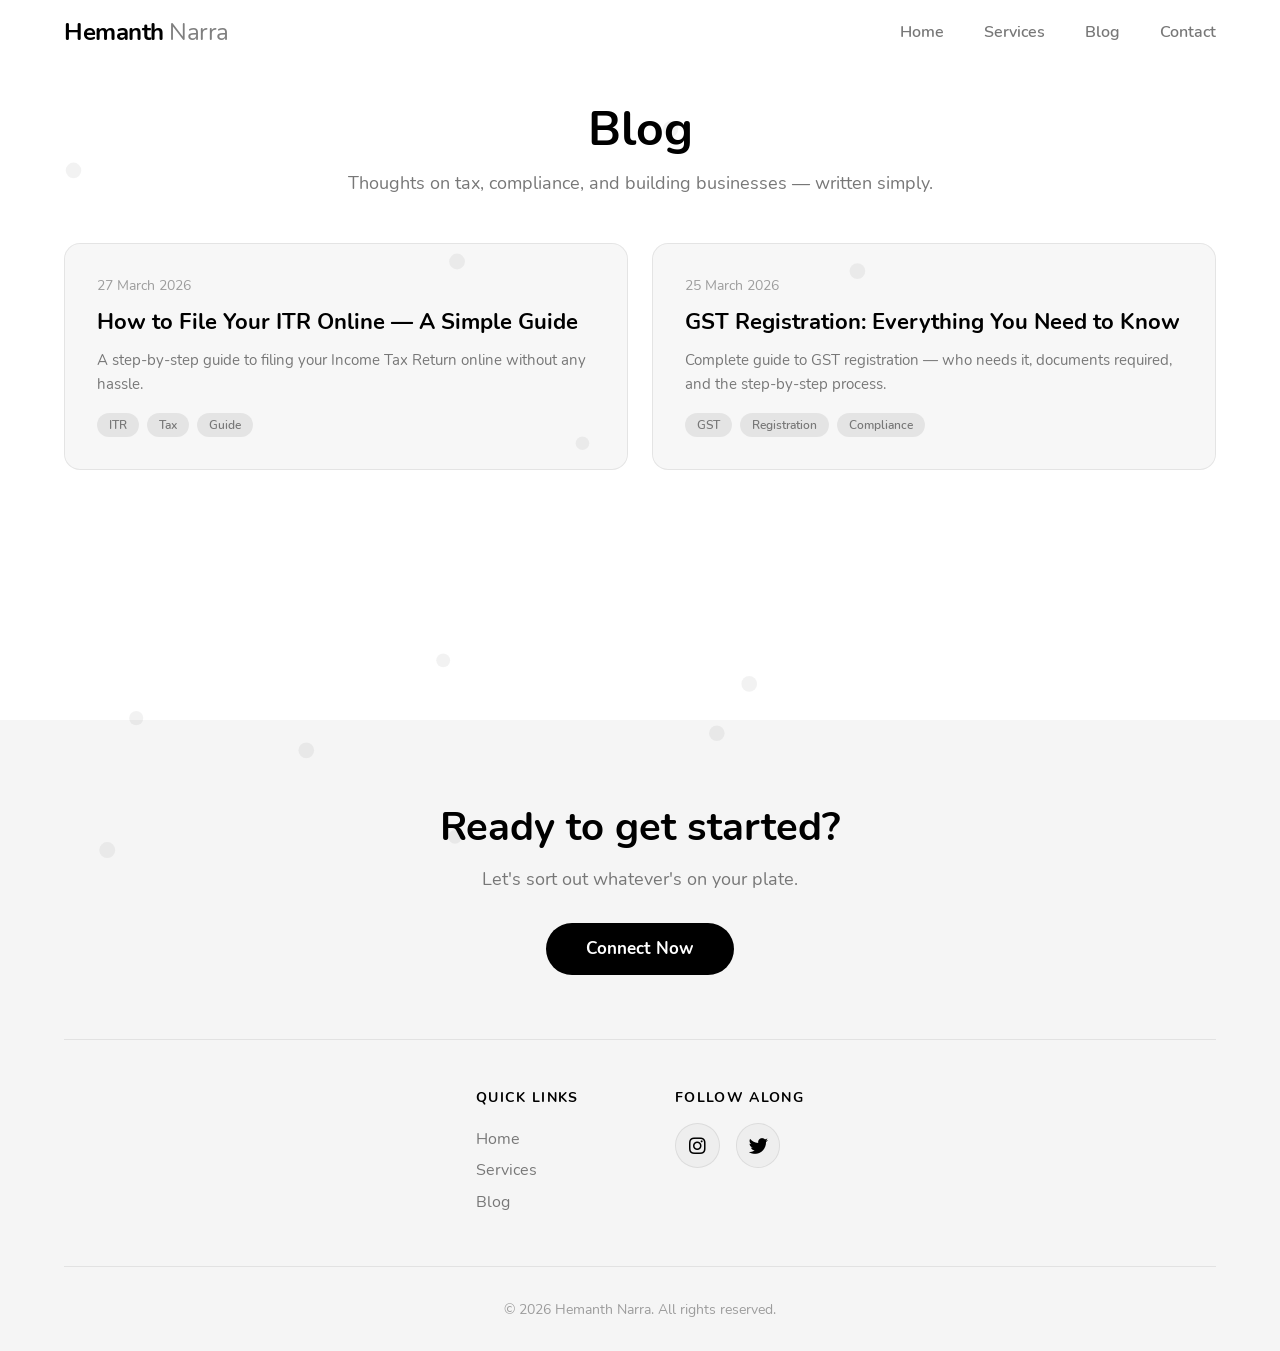
==== blog/index.html @ 660c76ed "feat: add client-side markdown blog system with listing, post viewer, and 2 sample posts" ====
<!DOCTYPE html>
<html lang="en">
<head>
	<meta charset="utf-8">
	<meta name="viewport" content="width=device-width, initial-scale=1">
	<title>Blog — Hemanth Narra</title>
	<meta name="description" content="Easy-to-digest articles about tax, compliance, business, and personal finance by Hemanth Kumar Narra.">
	<meta name="keywords" content="Tax Blog, GST Guide, ITR Filing Tips, Business Advisory Blog, Compliance Articles, Hemanth Narra">
	<meta property="og:url" content="https://hemanthnarra.in/blog/">
	<meta property="og:type" content="website">
	<meta property="og:title" content="Blog — Hemanth Narra">
	<meta property="og:description" content="Easy-to-digest articles about tax, compliance, business, and personal finance.">
	<link rel="stylesheet" type="text/css" href="../fonts/css/nunito.css">
	<link rel="stylesheet" type="text/css" href="../fonts/css/fontawesome.min.css">
	<link rel="stylesheet" type="text/css" href="../css/style.css">
	<link rel="stylesheet" type="text/css" href="blog.css">
	<link rel="icon" href="../fonts/circle_h_icon_199375.ico" type="image/x-icon">
</head>
<body>

<canvas id="bg"></canvas>

<!-- Navigation -->
<nav id="navbar" class="navbar scrolled">
	<div class="nav-inner">
		<a href="../index.html" class="nav-logo">Hemanth<span> Narra</span></a>
		<div class="nav-links">
			<a href="../index.html">Home</a>
			<a href="../index.html#services">Services</a>
			<a href="index.html">Blog</a>
			<a href="../index.html#contact">Contact</a>
		</div>
		<button class="nav-menu-btn" aria-label="Toggle menu">
			<i class="fas fa-bars"></i>
		</button>
	</div>
</nav>

<!-- Blog Listing -->
<section class="blog-section">
	<div class="blog-inner">
		<div class="blog-header">
			<h1>Blog</h1>
			<p>Thoughts on tax, compliance, and building businesses — written simply.</p>
		</div>

		<div id="posts-grid" class="posts-grid">
			<div class="loading">Loading posts...</div>
		</div>
	</div>
</section>

<!-- Footer -->
<footer id="contact" class="site-footer">
	<div class="footer-inner">
		<div class="footer-cta">
			<h2>Ready to get started?</h2>
			<p>Let's sort out whatever's on your plate.</p>
			<a href="https://forms.gle/b6mmNs5mysbTqsaD6" target="_blank" class="footer-btn">Connect Now</a>
		</div>
		<div class="footer-links">
			<div class="footer-col">
				<h4>Quick Links</h4>
				<a href="../index.html">Home</a>
				<a href="../index.html#services">Services</a>
				<a href="index.html">Blog</a>
			</div>
			<div class="footer-col">
				<h4>Follow Along</h4>
				<div class="social-links">
					<a href="https://www.instagram.com/hemanthnarrax/" target="_blank" aria-label="Instagram">
						<i class="fab fa-instagram"></i>
					</a>
					<a href="https://x.com/HemanthnarraX" target="_blank" aria-label="X (Twitter)">
						<i class="fab fa-twitter"></i>
					</a>
				</div>
			</div>
		</div>
		<div class="footer-bottom">
			<p>&copy; 2026 Hemanth Narra. All rights reserved.</p>
		</div>
	</div>
</footer>

<script src="blog.js"></script>
</body>
</html>
---- fonts/css/nunito.css ----
/*! Generated by Font Squirrel (https://www.fontsquirrel.com) on January 31, 2022 */

@font-face {
    font-family: 'Nunito';
    src: url('../webfonts/nunito-regular.woff2') format('woff2'),
         url('../webfonts/nunito-regular.woff') format('woff');
    font-weight: 400;
    font-style: normal;
}

@font-face {
    font-family: 'Nunito';
    src: url('../webfonts/nunito-semibold.woff2') format('woff2'),
         url('../webfonts/nunito-semibold.woff') format('woff');
    font-weight: 600;
    font-style: normal;
}

@font-face {
    font-family: 'Nunito';
    src: url('../webfonts/nunito-bold.woff2') format('woff2'),
         url('../webfonts/nunito-bold.woff') format('woff');
    font-weight: 700;
    font-style: normal;
}
---- css/style.css ----
*, *:before, *:after {
  box-sizing: border-box;
}

html {
  overflow-x: hidden;
  scroll-behavior: smooth;
}

body {
  margin: 0;
  font-family: "Nunito", sans-serif;
  background: var(--bgColor);
  --liteColor: white;
  --liteText: #777;
  --darkColor: black;
  --darkText: #aaa;
  --mintColor: #c7fcee;
  --mintText: #5f8c80;
  --purpColor: #cfc7fc;
  --purpText: #7166af;
  --yellColor: #fcfcbf;
  --yellText: #8c8c5f;
  --pinkColor: #fca9d6;
  --pinkText: #7f556c;
  --blueColor: #ade3ff;
  --blueText: #46748c;
  /* Redesign tokens */
  --cardBg: rgba(255,255,255,0.06);
  --cardBorder: rgba(0,0,0,0.08);
  --cardHover: rgba(0,0,0,0.03);
  --sectionBg: transparent;
  --footerBg: rgba(0,0,0,0.05);
  --accentGradient: linear-gradient(135deg, var(--boldColor), var(--textColor));
}
@media (prefers-color-scheme: light) {
  body {
    --bgColor: white;
    --textColor: #777;
    --iconColor: black;
    --boldColor: black;
    --cardBg: rgba(0,0,0,0.03);
    --cardBorder: rgba(0,0,0,0.08);
    --cardHover: rgba(0,0,0,0.06);
    --footerBg: rgba(0,0,0,0.04);
  }
}
@media (prefers-color-scheme: dark) {
  body {
    --bgColor: black;
    --iconColor: white;
    --textColor: #aaa;
    --boldColor: white;
    --cardBg: rgba(255,255,255,0.05);
    --cardBorder: rgba(255,255,255,0.1);
    --cardHover: rgba(255,255,255,0.08);
    --footerBg: rgba(255,255,255,0.04);
  }
}
body.lite-mode {
  --bgColor: white;
  --textColor: #777;
  --iconColor: black;
  --boldColor: black;
  --cardBg: rgba(0,0,0,0.03);
  --cardBorder: rgba(0,0,0,0.08);
  --cardHover: rgba(0,0,0,0.06);
  --footerBg: rgba(0,0,0,0.04);
}
body.dark-mode {
  --bgColor: black;
  --iconColor: white;
  --textColor: #aaa;
  --boldColor: white;
  --cardBg: rgba(255,255,255,0.05);
  --cardBorder: rgba(255,255,255,0.1);
  --cardHover: rgba(255,255,255,0.08);
  --footerBg: rgba(255,255,255,0.04);
}
body.mint-mode {
  --bgColor: #c7fcee;
  --iconColor: #486b61;
  --textColor: #5f8c80;
  --boldColor: #10352b;
  --cardBg: rgba(16,53,43,0.06);
  --cardBorder: rgba(16,53,43,0.12);
  --cardHover: rgba(16,53,43,0.1);
  --footerBg: rgba(16,53,43,0.06);
}
body.purp-mode {
  --bgColor: #cfc7fc;
  --iconColor: #5a518c;
  --textColor: #7166af;
  --boldColor: #312c4c;
  --cardBg: rgba(49,44,76,0.06);
  --cardBorder: rgba(49,44,76,0.12);
  --cardHover: rgba(49,44,76,0.1);
  --footerBg: rgba(49,44,76,0.06);
}
body.yell-mode {
  --bgColor: #fcfcbf;
  --iconColor: #54543f;
  --textColor: #8c8c5f;
  --boldColor: #353528;
  --cardBg: rgba(53,53,40,0.06);
  --cardBorder: rgba(53,53,40,0.12);
  --cardHover: rgba(53,53,40,0.1);
  --footerBg: rgba(53,53,40,0.06);
}
body.pink-mode {
  --bgColor: #fca9d6;
  --iconColor: #54543f;
  --textColor: #6b5260;
  --boldColor: #513645;
  --cardBg: rgba(81,54,69,0.08);
  --cardBorder: rgba(81,54,69,0.15);
  --cardHover: rgba(81,54,69,0.12);
  --footerBg: rgba(81,54,69,0.06);
}
body.blue-mode {
  --bgColor: #ade3ff;
  --iconColor: #394b54;
  --textColor: #46748c;
  --boldColor: #242f35;
  --cardBg: rgba(36,47,53,0.06);
  --cardBorder: rgba(36,47,53,0.12);
  --cardHover: rgba(36,47,53,0.1);
  --footerBg: rgba(36,47,53,0.06);
}

/* ============================================
   NAVBAR 
   ============================================ */

.navbar {
  position: fixed;
  top: 0;
  left: 0;
  right: 0;
  z-index: 1000;
  padding: 0 2rem;
  transition: background 0.35s ease, box-shadow 0.35s ease, backdrop-filter 0.35s ease;
}
.navbar.scrolled {
  background: var(--bgColor);
  box-shadow: 0 1px 20px rgba(0,0,0,0.08);
  backdrop-filter: blur(20px);
  -webkit-backdrop-filter: blur(20px);
}
.nav-inner {
  max-width: 72rem;
  margin: 0 auto;
  display: flex;
  align-items: center;
  justify-content: space-between;
  height: 4rem;
}
.nav-logo {
  font-size: 1.5rem;
  font-weight: 700;
  color: var(--boldColor);
  text-decoration: none;
  letter-spacing: -0.02em;
}
.nav-logo span {
  font-weight: 400;
  opacity: 0.5;
}
.nav-links {
  display: flex;
  gap: 2.5rem;
}
.nav-links a {
  color: var(--textColor);
  text-decoration: none;
  font-size: 1rem;
  font-weight: 600;
  position: relative;
  transition: color 0.2s ease;
}
.nav-links a:hover {
  color: var(--boldColor);
}
.nav-links a::after {
  content: "";
  position: absolute;
  bottom: -0.25rem;
  left: 0;
  width: 0;
  height: 2px;
  background: var(--boldColor);
  transition: width 0.3s ease;
}
.nav-links a:hover::after {
  width: 100%;
}
.nav-menu-btn {
  display: none;
  background: none;
  border: none;
  color: var(--boldColor);
  font-size: 1.4rem;
  cursor: pointer;
  padding: 0.5rem;
}

/* ============================================
   HERO SECTION (existing, refined)
   ============================================ */

.main {
  min-height: 100vh;
  position: relative;
  z-index: 10;
  display: flex;
  justify-content: center;
  align-items: flex-start;
  flex-direction: column;
}
.main > * {
  position: relative;
}
canvas#bg {
  position: fixed;
  top: 0;
  left: 0;
  width: 100%;
  height: 100%;
  z-index: 0;
  pointer-events: none;
}
.main .text-container {
  text-align: left;
  max-width: 50rem;
  margin: auto auto auto 13vw;
}
.main h1 {
  font-size: 4rem;
  font-weight: 600;
  margin: 0 0 2rem;
  color: var(--boldColor);
}
.main h3 {
  margin: 1rem 0 0;
  font-size: 1.7rem;
  line-height: 1.4;
  font-weight: normal;
  color: var(--textColor);
}
.main em {
  color: var(--boldColor);
  font: inherit;
}
.main h3 a {
  color: var(--boldColor);
  text-decoration: none;
  border-bottom: 0.2rem solid transparent;
  white-space: nowrap;
  position: relative;
}
.main h3 a:before, .main h3 a:after {
  content: "";
  bottom: 0.4rem;
  left: 0;
  width: 100%;
  height: 0.1rem;
  background: var(--boldColor);
  position: absolute;
  opacity: 0.04;
  transition: all 0.2s ease;
}
.main h3 a:before {
  transform: scaleX(0);
  transform-origin: center left;
}
.main h3 a:after {
  opacity: 0.1;
}
.main h3 a:hover:before {
  transform: scaleX(1);
  opacity: 0.2;
}
.main h3 button {
  color: inherit;
  font: inherit;
  margin: 0;
  padding: 0;
  border: 0;
  background: none;
}

/* Scroll CTA */
.scroll-cta {
  display: inline-flex;
  align-items: center;
  gap: 0.6rem;
  margin-top: 2.5rem;
  color: var(--textColor);
  text-decoration: none;
  font-size: 1.1rem;
  font-weight: 600;
  opacity: 0.7;
  transition: opacity 0.3s ease, color 0.3s ease;
}
.scroll-cta:hover {
  opacity: 1;
  color: var(--boldColor);
}
.scroll-cta i {
  font-size: 0.85rem;
  animation: float-down 2s ease-in-out infinite;
}

@keyframes float-down {
  0%, 100% { transform: translateY(0); }
  50% { transform: translateY(5px); }
}

/* Contact methods (kept for backward compat) */
.main .contact-methods {
  display: flex;
  margin-left: -1.5rem;
  margin-top: 1rem;
}
.main .contact-methods a.contact-method {
  color: inherit;
  text-decoration: none;
  position: relative;
  overflow: visible;
  width: 4rem;
  height: 4rem;
}
.main .contact-methods a.contact-method i {
  color: var(--iconColor);
}
.main .contact-methods a.contact-method p {
  position: absolute;
  top: 90%;
  left: -100rem;
  right: -100rem;
  margin: 0 auto;
  width: max-content;
  opacity: 0;
  transition: all 0.2s ease;
  color: var(--iconColor);
  font-size: 0.85rem;
}
.main .contact-methods a.contact-method:hover p {
  opacity: 1;
}
.main .contact-methods a.contact-method:last-child p {
  left: auto;
  right: 1.5rem;
  margin: 0;
}
.main .contact-methods a.contact-method:first-child p {
  left: 1.5rem;
  right: auto;
  margin: 0;
}
.main .contact-methods i {
  width: 4rem;
  height: 4rem;
  line-height: 4rem;
  text-align: center;
  position: relative;
}
.main .contact-methods i:before {
  position: relative;
  z-index: 10;
}
.main .contact-methods i:after {
  position: absolute;
  top: 0;
  left: 0;
  right: 0;
  bottom: 0;
  margin: auto;
  width: 60%;
  height: 60%;
  border-radius: 50%;
  opacity: 0;
  transform: scale(0.7);
  content: "";
  transition: all 0.2s ease;
  background: #333;
}
.main .contact-methods i.email {
  position: relative;
  width: 4rem;
  height: 4rem;
  display: block;
}
.main .contact-methods i.email:before {
  content: "@";
  font-style: normal;
  font-weight: bold;
  top: 50%;
  left: 50%;
  transform: translate(-50%, -50%);
  width: 100%;
  height: 100%;
  position: absolute;
  text-align: center;
}

/* Color change button & dialog */
button.change-color-button {
  position: fixed;
  top: 0;
  right: 0;
  margin: 1rem;
  font: inherit;
  color: inherit;
  border: none;
  border-radius: 100rem;
  height: 3rem;
  width: 3rem;
  text-align: center;
  line-height: 3rem;
  padding: 0;
  background: var(--textColor);
  color: var(--bgColor);
  cursor: pointer;
  z-index: 2000;
}
button.change-color-button:hover {
  background: var(--boldColor);
}
dialog.change-color-dialog {
  position: fixed;
  top: 0;
  left: 0;
  right: 0;
  margin: auto;
  color: var(--bgColor);
  background: var(--textColor);
  padding: 2rem;
  border: 0;
  border-radius: 0 0 0.25rem 0.25rem;
  width: 100%;
  max-height: calc(100vh - 2rem);
  overflow: scroll;
  box-shadow: 0 0 0.25rem rgba(0, 0, 0, 0.3), 0 0.15rem 1rem rgba(0, 0, 0, 0.1);
  font-size: 1.33rem;
  opacity: 0;
  transform: translateY(-10%);
  pointer-events: none;
  transition: all 0.2s ease;
  display: block;
  z-index: 3000;
}
dialog.change-color-dialog[open] {
  opacity: 1;
  transform: translateY(0%);
  pointer-events: all;
}
dialog.change-color-dialog h4 {
  margin: 0 0 1rem;
  text-align: center;
  font-size: 1.9rem;
  font-weight: 400;
}
dialog.change-color-dialog form {
  display: flex;
  flex-wrap: wrap;
  justify-content: center;
}
dialog.change-color-dialog form input[type=button], dialog.change-color-dialog form input[type=submit] {
  font: inherit;
  color: inherit;
  padding: 0.5rem 1rem;
  border: 0;
  margin: 1rem 0.5rem 0;
  color: var(--textColor);
  background: var(--bgColor);
  border-radius: 0.25rem;
  cursor: pointer;
}
dialog.change-color-dialog form input[type=button]:hover, dialog.change-color-dialog form input[type=submit]:hover {
  color: var(--boldColor);
}
dialog.change-color-dialog .radio-buttons {
  display: flex;
  flex-wrap: wrap;
  justify-content: center;
  width: 100%;
}
dialog.change-color-dialog .radio-buttons > div {
  margin: 0.5rem 0;
}
dialog.change-color-dialog .radio-buttons > div input {
  display: none;
}
dialog.change-color-dialog .radio-buttons > div label div {
  display: inline-block;
  height: 2rem;
  width: 2rem;
  border-radius: 50%;
  margin: 0 0.25rem 0 0.75rem;
  line-height: 2rem;
  text-align: center;
  border: 0.5rem solid var(--textColor);
  background-clip: padding-box;
}
dialog.change-color-dialog .radio-buttons > div input:checked + label div {
  border: 0;
}
dialog.change-color-dialog[open] ~ button.change-color-button {
  transition: all 0.2s ease;
  opacity: 0;
  pointer-events: none;
}

/* ============================================
   SERVICES SECTION
   ============================================ */

.services-section {
  position: relative;
  z-index: 10;
  background: var(--sectionBg);
  padding: 6rem 2rem 8rem;
  min-height: 60vh;
}
.services-inner {
  max-width: 72rem;
  margin: 0 auto;
}

.section-title {
  font-size: 3rem;
  font-weight: 700;
  color: var(--boldColor);
  margin: 0 0 0.75rem;
  text-align: center;
  letter-spacing: -0.02em;
}
.section-subtitle {
  font-size: 1.25rem;
  color: var(--textColor);
  text-align: center;
  margin: 0 0 4rem;
  font-weight: 400;
}

/* Services Grid */
.services-grid {
  display: grid;
  grid-template-columns: repeat(3, 1fr);
  gap: 1.5rem;
}

/* Individual Card */
.service-card {
  background: var(--cardBg);
  border: 1px solid var(--cardBorder);
  border-radius: 1rem;
  overflow: hidden;
  transition: transform 0.3s ease, box-shadow 0.3s ease, background 0.3s ease;
  cursor: pointer;
  /* Scroll animation: start hidden */
  opacity: 0;
  transform: translateY(30px);
}
.service-card.visible {
  opacity: 1;
  transform: translateY(0);
  transition: opacity 0.6s ease, transform 0.6s ease, box-shadow 0.3s ease, background 0.3s ease;
}
.service-card:hover {
  box-shadow: 0 8px 40px rgba(0,0,0,0.08);
  background: var(--cardHover);
}

/* Card Header */
.card-header {
  padding: 2rem 2rem 1.5rem;
  position: relative;
}
.card-icon {
  font-size: 2.5rem;
  margin-bottom: 1rem;
  line-height: 1;
}
.card-title {
  font-size: 1.35rem;
  font-weight: 700;
  color: var(--boldColor);
  margin: 0 0 0.5rem;
  padding-right: 2.5rem;
  line-height: 1.3;
}
.card-tagline {
  font-size: 0.95rem;
  color: var(--textColor);
  margin: 0;
  line-height: 1.5;
}
.card-toggle {
  position: absolute;
  top: 2rem;
  right: 1.5rem;
  background: none;
  border: none;
  color: var(--textColor);
  cursor: pointer;
  width: 2rem;
  height: 2rem;
  display: flex;
  align-items: center;
  justify-content: center;
  border-radius: 50%;
  transition: transform 0.3s ease, background 0.2s ease;
  font-size: 0.9rem;
}
.card-toggle:hover {
  background: var(--cardBorder);
}
.service-card.expanded .card-toggle {
  transform: rotate(180deg);
}

/* Card Services (expandable) */
.card-services {
  max-height: 0;
  overflow: hidden;
  transition: max-height 0.45s cubic-bezier(0.4, 0, 0.2, 1), padding 0.45s cubic-bezier(0.4, 0, 0.2, 1);
  padding: 0 2rem;
}
.service-card.expanded .card-services {
  max-height: 40rem;
  padding: 0 2rem 2rem;
}
.card-services ul {
  list-style: none;
  padding: 0;
  margin: 0;
  border-top: 1px solid var(--cardBorder);
  padding-top: 1.25rem;
}
.card-services li {
  position: relative;
  padding: 0.7rem 0 0.7rem 1.5rem;
  color: var(--textColor);
  font-size: 0.95rem;
  line-height: 1.5;
}
.card-services li::before {
  content: "→";
  position: absolute;
  left: 0;
  color: var(--boldColor);
  opacity: 0.4;
  font-weight: 700;
}
.card-services li strong {
  color: var(--boldColor);
  font-weight: 600;
}

/* ============================================
   FOOTER
   ============================================ */

.site-footer {
  background: var(--footerBg);
  padding: 5rem 2rem 2rem;
  position: relative;
  z-index: 10;
}
.footer-inner {
  max-width: 72rem;
  margin: 0 auto;
}
.footer-cta {
  text-align: center;
  margin-bottom: 4rem;
}
.footer-cta h2 {
  font-size: 2.5rem;
  font-weight: 700;
  color: var(--boldColor);
  margin: 0 0 0.75rem;
}
.footer-cta p {
  font-size: 1.15rem;
  color: var(--textColor);
  margin: 0 0 2rem;
}
.footer-btn {
  display: inline-block;
  padding: 0.9rem 2.5rem;
  background: var(--boldColor);
  color: var(--bgColor);
  text-decoration: none;
  font-size: 1.05rem;
  font-weight: 700;
  border-radius: 100rem;
  transition: transform 0.2s ease, box-shadow 0.2s ease;
}
.footer-btn:hover {
  transform: translateY(-2px);
  box-shadow: 0 6px 25px rgba(0,0,0,0.12);
}

.footer-links {
  display: flex;
  justify-content: center;
  gap: 6rem;
  padding: 3rem 0;
  border-top: 1px solid var(--cardBorder);
}
.footer-col h4 {
  font-size: 0.85rem;
  font-weight: 700;
  text-transform: uppercase;
  letter-spacing: 0.1em;
  color: var(--boldColor);
  margin: 0 0 1rem;
}
.footer-col a {
  display: block;
  color: var(--textColor);
  text-decoration: none;
  font-size: 1rem;
  padding: 0.3rem 0;
  transition: color 0.2s ease;
}
.footer-col a:hover {
  color: var(--boldColor);
}

/* Social Links */
.social-links {
  display: flex;
  gap: 1rem;
}
.social-links a {
  display: inline-flex;
  align-items: center;
  justify-content: center;
  width: 2.8rem;
  height: 2.8rem;
  border-radius: 50%;
  background: var(--cardBg);
  border: 1px solid var(--cardBorder);
  color: var(--boldColor);
  text-decoration: none;
  font-size: 1.2rem;
  transition: transform 0.2s ease, background 0.2s ease;
}
.social-links a:hover {
  transform: scale(1.1);
  background: var(--cardHover);
}

.footer-bottom {
  text-align: center;
  padding-top: 2rem;
  border-top: 1px solid var(--cardBorder);
}
.footer-bottom p {
  color: var(--textColor);
  font-size: 0.9rem;
  opacity: 0.7;
  margin: 0;
}

/* ============================================
   CLAPPER (existing)
   ============================================ */

.clapper {
  position: fixed;
  bottom: 0;
  left: 0;
  width: 100%;
  height: 10rem;
  line-height: 10rem;
  text-align: center;
  z-index: 100000;
  font-size: 5rem;
  pointer-events: none;
  transition: none;
  opacity: 0;
  color: var(--boldColor);
}

.clapper.clapping {
  animation: clap 1s ease-in-out;
}

@keyframes clap {
  0% { opacity: 1; }
  49% { opacity: 0; }
  51% { opacity: 1; }
  100% { opacity: 0; }
}

/* ============================================
   RESPONSIVE
   ============================================ */

@media (max-width: 69rem), (orientation: portrait) {
  .main > .text-container {
    margin: auto;
    padding: 2rem;
  }
}

@media (max-width: 64rem) {
  .services-grid {
    grid-template-columns: repeat(2, 1fr);
  }
}

@media (max-width: 48rem) {
  /* Navbar mobile */
  .nav-links {
    position: fixed;
    top: 4rem;
    left: 0;
    right: 0;
    background: var(--bgColor);
    flex-direction: column;
    align-items: center;
    gap: 0;
    padding: 1rem 0;
    box-shadow: 0 4px 20px rgba(0,0,0,0.08);
    transform: translateY(-120%);
    transition: transform 0.35s ease;
  }
  .nav-links.open {
    transform: translateY(0);
  }
  .nav-links a {
    padding: 0.75rem 2rem;
    width: 100%;
    text-align: center;
    font-size: 1.1rem;
  }
  .nav-links a::after {
    display: none;
  }
  .nav-menu-btn {
    display: block;
  }

  /* Services mobile */
  .services-section {
    padding: 4rem 1.25rem 5rem;
  }
  .section-title {
    font-size: 2.2rem;
  }
  .section-subtitle {
    font-size: 1.05rem;
    margin-bottom: 2.5rem;
  }
  .services-grid {
    grid-template-columns: 1fr;
    gap: 1rem;
  }
  .card-header {
    padding: 1.5rem 1.5rem 1.25rem;
  }
  .card-services {
    padding: 0 1.5rem;
  }
  .service-card.expanded .card-services {
    padding: 0 1.5rem 1.5rem;
  }
  .card-title {
    font-size: 1.2rem;
  }

  /* Footer mobile */
  .footer-cta h2 {
    font-size: 2rem;
  }
  .footer-links {
    flex-direction: column;
    gap: 2rem;
    align-items: center;
    text-align: center;
  }
}

@media (max-width: 30rem) {
  dialog.change-color-dialog br {
    display: none;
  }
  .main > .text-container h1 {
    font-size: 3rem;
  }
  .main > .text-container h3 {
    font-size: 1.5rem;
  }
  .main .contact-methods {
    justify-content: center;
    margin-top: 2rem;
  }
}

@media (prefers-reduced-motion) {
  canvas#bg {
    display: none;
  }
  .service-card {
    opacity: 1;
    transform: none;
  }
}

/*# sourceMappingURL=style.css.map */
---- blog/blog.css ----
/* ============================================
   BLOG STYLES
   Inherits all CSS variables from main style.css
   ============================================ */

/* Blog Layout */
.blog-section {
  position: relative;
  z-index: 10;
  padding: 6rem 2rem 4rem;
  min-height: 80vh;
}
.blog-inner {
  max-width: 72rem;
  margin: 0 auto;
}
.blog-header {
  text-align: center;
  margin-bottom: 3rem;
}
.blog-header h1 {
  font-size: 3rem;
  font-weight: 700;
  color: var(--boldColor);
  margin: 0 0 0.5rem;
}
.blog-header p {
  font-size: 1.15rem;
  color: var(--textColor);
  margin: 0;
}

/* Post Cards Grid */
.posts-grid {
  display: grid;
  grid-template-columns: repeat(2, 1fr);
  gap: 1.5rem;
}
.post-card {
  background: var(--cardBg);
  border: 1px solid var(--cardBorder);
  border-radius: 1rem;
  padding: 2rem;
  text-decoration: none;
  display: block;
  transition: transform 0.3s ease, box-shadow 0.3s ease, background 0.3s ease;
  opacity: 0;
  transform: translateY(20px);
}
.post-card.visible {
  opacity: 1;
  transform: translateY(0);
  transition: opacity 0.5s ease, transform 0.5s ease, box-shadow 0.3s ease, background 0.3s ease;
}
.post-card:hover {
  transform: translateY(-3px);
  box-shadow: 0 8px 40px rgba(0,0,0,0.08);
  background: var(--cardHover);
}
.post-card .post-date {
  font-size: 0.85rem;
  color: var(--textColor);
  opacity: 0.7;
  margin: 0 0 0.75rem;
}
.post-card .post-title {
  font-size: 1.4rem;
  font-weight: 700;
  color: var(--boldColor);
  margin: 0 0 0.75rem;
  line-height: 1.3;
}
.post-card .post-description {
  font-size: 0.95rem;
  color: var(--textColor);
  margin: 0 0 1rem;
  line-height: 1.6;
}
.post-card .post-tags {
  display: flex;
  gap: 0.5rem;
  flex-wrap: wrap;
}
.post-card .post-tag {
  font-size: 0.75rem;
  font-weight: 600;
  padding: 0.25rem 0.75rem;
  border-radius: 100rem;
  background: var(--cardBorder);
  color: var(--textColor);
}
.posts-empty {
  text-align: center;
  padding: 4rem 2rem;
  color: var(--textColor);
  font-size: 1.1rem;
}

/* ============================================
   ARTICLE / POST VIEW
   ============================================ */

.article-section {
  position: relative;
  z-index: 10;
  padding: 6rem 2rem 4rem;
  min-height: 80vh;
}
.article-inner {
  max-width: 48rem;
  margin: 0 auto;
}

/* Article Header */
.article-meta {
  margin-bottom: 2.5rem;
  padding-bottom: 2rem;
  border-bottom: 1px solid var(--cardBorder);
}
.article-meta .post-date {
  font-size: 0.9rem;
  color: var(--textColor);
  opacity: 0.7;
  margin: 0 0 0.75rem;
}
.article-meta .post-tags {
  display: flex;
  gap: 0.5rem;
  flex-wrap: wrap;
  margin-top: 1rem;
}
.article-meta .post-tag {
  font-size: 0.75rem;
  font-weight: 600;
  padding: 0.25rem 0.75rem;
  border-radius: 100rem;
  background: var(--cardBorder);
  color: var(--textColor);
}

/* Article Content Typography */
.article-content {
  color: var(--textColor);
  line-height: 1.8;
  font-size: 1.05rem;
}
.article-content h1 {
  font-size: 2.5rem;
  font-weight: 700;
  color: var(--boldColor);
  margin: 0 0 1rem;
  line-height: 1.2;
}
.article-content h2 {
  font-size: 1.75rem;
  font-weight: 700;
  color: var(--boldColor);
  margin: 3rem 0 1rem;
  line-height: 1.3;
}
.article-content h3 {
  font-size: 1.35rem;
  font-weight: 700;
  color: var(--boldColor);
  margin: 2rem 0 0.75rem;
  line-height: 1.3;
}
.article-content p {
  margin: 0 0 1.25rem;
}
.article-content a {
  color: var(--boldColor);
  text-decoration: underline;
  text-underline-offset: 0.2em;
}
.article-content a:hover {
  opacity: 0.7;
}
.article-content strong {
  color: var(--boldColor);
  font-weight: 700;
}
.article-content ul, .article-content ol {
  margin: 0 0 1.25rem;
  padding-left: 1.5rem;
}
.article-content li {
  margin-bottom: 0.5rem;
}
.article-content blockquote {
  border-left: 3px solid var(--boldColor);
  margin: 1.5rem 0;
  padding: 0.75rem 1.5rem;
  background: var(--cardBg);
  border-radius: 0 0.5rem 0.5rem 0;
}
.article-content blockquote p {
  margin: 0;
}
.article-content code {
  font-family: 'Courier New', monospace;
  background: var(--cardBg);
  padding: 0.15rem 0.4rem;
  border-radius: 0.25rem;
  font-size: 0.9em;
  color: var(--boldColor);
}
.article-content pre {
  background: var(--cardBg);
  border: 1px solid var(--cardBorder);
  border-radius: 0.5rem;
  padding: 1.25rem 1.5rem;
  overflow-x: auto;
  margin: 1.5rem 0;
}
.article-content pre code {
  background: none;
  padding: 0;
  font-size: 0.9rem;
  line-height: 1.6;
}
.article-content table {
  width: 100%;
  border-collapse: collapse;
  margin: 1.5rem 0;
}
.article-content th, .article-content td {
  text-align: left;
  padding: 0.75rem 1rem;
  border-bottom: 1px solid var(--cardBorder);
}
.article-content th {
  color: var(--boldColor);
  font-weight: 700;
}
.article-content hr {
  border: none;
  border-top: 1px solid var(--cardBorder);
  margin: 2.5rem 0;
}
.article-content img {
  max-width: 100%;
  border-radius: 0.5rem;
  margin: 1.5rem 0;
}

/* Back to blog link */
.back-link {
  display: inline-flex;
  align-items: center;
  gap: 0.5rem;
  color: var(--textColor);
  text-decoration: none;
  font-size: 0.95rem;
  font-weight: 600;
  margin-bottom: 2rem;
  transition: color 0.2s ease;
}
.back-link:hover {
  color: var(--boldColor);
}

/* Loading state */
.loading {
  text-align: center;
  padding: 4rem;
  color: var(--textColor);
  font-size: 1.1rem;
}

/* ============================================
   RESPONSIVE
   ============================================ */

@media (max-width: 48rem) {
  .blog-section {
    padding: 5rem 1.25rem 3rem;
  }
  .blog-header h1 {
    font-size: 2.2rem;
  }
  .posts-grid {
    grid-template-columns: 1fr;
  }
  .article-section {
    padding: 5rem 1.25rem 3rem;
  }
  .article-content h1 {
    font-size: 2rem;
  }
  .article-content h2 {
    font-size: 1.5rem;
  }
}

@media (prefers-reduced-motion) {
  .post-card {
    opacity: 1;
    transform: none;
  }
}
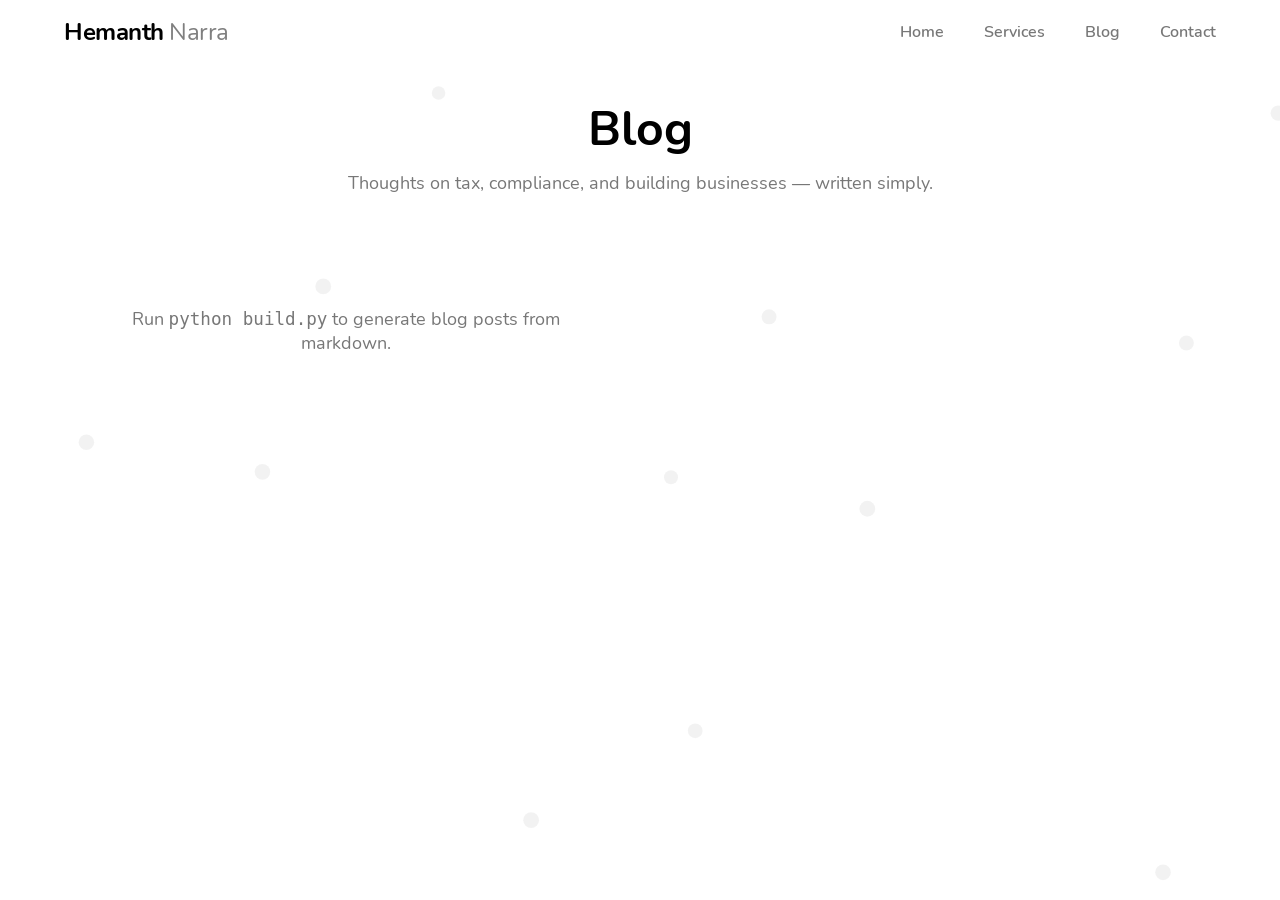
==== commit ec11ce91: "refactor: replace JS blog engine with Python build script for static HTML generation" ====
--- a/blog/index.html
+++ b/blog/index.html
@@ -1,88 +1,43 @@
 <!DOCTYPE html>
 <html lang="en">
 <head>
-	<meta charset="utf-8">
-	<meta name="viewport" content="width=device-width, initial-scale=1">
-	<title>Blog — Hemanth Narra</title>
-	<meta name="description" content="Easy-to-digest articles about tax, compliance, business, and personal finance by Hemanth Kumar Narra.">
-	<meta name="keywords" content="Tax Blog, GST Guide, ITR Filing Tips, Business Advisory Blog, Compliance Articles, Hemanth Narra">
-	<meta property="og:url" content="https://hemanthnarra.in/blog/">
-	<meta property="og:type" content="website">
-	<meta property="og:title" content="Blog — Hemanth Narra">
-	<meta property="og:description" content="Easy-to-digest articles about tax, compliance, business, and personal finance.">
-	<link rel="stylesheet" type="text/css" href="../fonts/css/nunito.css">
-	<link rel="stylesheet" type="text/css" href="../fonts/css/fontawesome.min.css">
-	<link rel="stylesheet" type="text/css" href="../css/style.css">
-	<link rel="stylesheet" type="text/css" href="blog.css">
-	<link rel="icon" href="../fonts/circle_h_icon_199375.ico" type="image/x-icon">
+    <meta charset="utf-8">
+    <meta name="viewport" content="width=device-width, initial-scale=1">
+    <title>Blog — Hemanth Narra</title>
+    <meta name="description" content="Easy-to-digest articles about tax, compliance, business, and personal finance.">
+    <link rel="stylesheet" type="text/css" href="../fonts/css/nunito.css">
+    <link rel="stylesheet" type="text/css" href="../fonts/css/fontawesome.min.css">
+    <link rel="stylesheet" type="text/css" href="../css/style.css">
+    <link rel="stylesheet" type="text/css" href="blog.css">
+    <link rel="icon" href="../fonts/circle_h_icon_199375.ico" type="image/x-icon">
 </head>
 <body>
-
 <canvas id="bg"></canvas>
-
-<!-- Navigation -->
 <nav id="navbar" class="navbar scrolled">
-	<div class="nav-inner">
-		<a href="../index.html" class="nav-logo">Hemanth<span> Narra</span></a>
-		<div class="nav-links">
-			<a href="../index.html">Home</a>
-			<a href="../index.html#services">Services</a>
-			<a href="index.html">Blog</a>
-			<a href="../index.html#contact">Contact</a>
-		</div>
-		<button class="nav-menu-btn" aria-label="Toggle menu">
-			<i class="fas fa-bars"></i>
-		</button>
-	</div>
+    <div class="nav-inner">
+        <a href="../index.html" class="nav-logo">Hemanth<span> Narra</span></a>
+        <div class="nav-links">
+            <a href="../index.html">Home</a>
+            <a href="../index.html#services">Services</a>
+            <a href="index.html">Blog</a>
+            <a href="../index.html#contact">Contact</a>
+        </div>
+        <button class="nav-menu-btn" aria-label="Toggle menu">
+            <i class="fas fa-bars"></i>
+        </button>
+    </div>
 </nav>
-
-<!-- Blog Listing -->
 <section class="blog-section">
-	<div class="blog-inner">
-		<div class="blog-header">
-			<h1>Blog</h1>
-			<p>Thoughts on tax, compliance, and building businesses — written simply.</p>
-		</div>
-
-		<div id="posts-grid" class="posts-grid">
-			<div class="loading">Loading posts...</div>
-		</div>
-	</div>
+    <div class="blog-inner">
+        <div class="blog-header">
+            <h1>Blog</h1>
+            <p>Thoughts on tax, compliance, and building businesses — written simply.</p>
+        </div>
+        <div class="posts-grid">
+            <div class="posts-empty">Run <code>python build.py</code> to generate blog posts from markdown.</div>
+        </div>
+    </div>
 </section>
-
-<!-- Footer -->
-<footer id="contact" class="site-footer">
-	<div class="footer-inner">
-		<div class="footer-cta">
-			<h2>Ready to get started?</h2>
-			<p>Let's sort out whatever's on your plate.</p>
-			<a href="https://forms.gle/b6mmNs5mysbTqsaD6" target="_blank" class="footer-btn">Connect Now</a>
-		</div>
-		<div class="footer-links">
-			<div class="footer-col">
-				<h4>Quick Links</h4>
-				<a href="../index.html">Home</a>
-				<a href="../index.html#services">Services</a>
-				<a href="index.html">Blog</a>
-			</div>
-			<div class="footer-col">
-				<h4>Follow Along</h4>
-				<div class="social-links">
-					<a href="https://www.instagram.com/hemanthnarrax/" target="_blank" aria-label="Instagram">
-						<i class="fab fa-instagram"></i>
-					</a>
-					<a href="https://x.com/HemanthnarraX" target="_blank" aria-label="X (Twitter)">
-						<i class="fab fa-twitter"></i>
-					</a>
-				</div>
-			</div>
-		</div>
-		<div class="footer-bottom">
-			<p>&copy; 2026 Hemanth Narra. All rights reserved.</p>
-		</div>
-	</div>
-</footer>
-
 <script src="blog.js"></script>
 </body>
 </html>
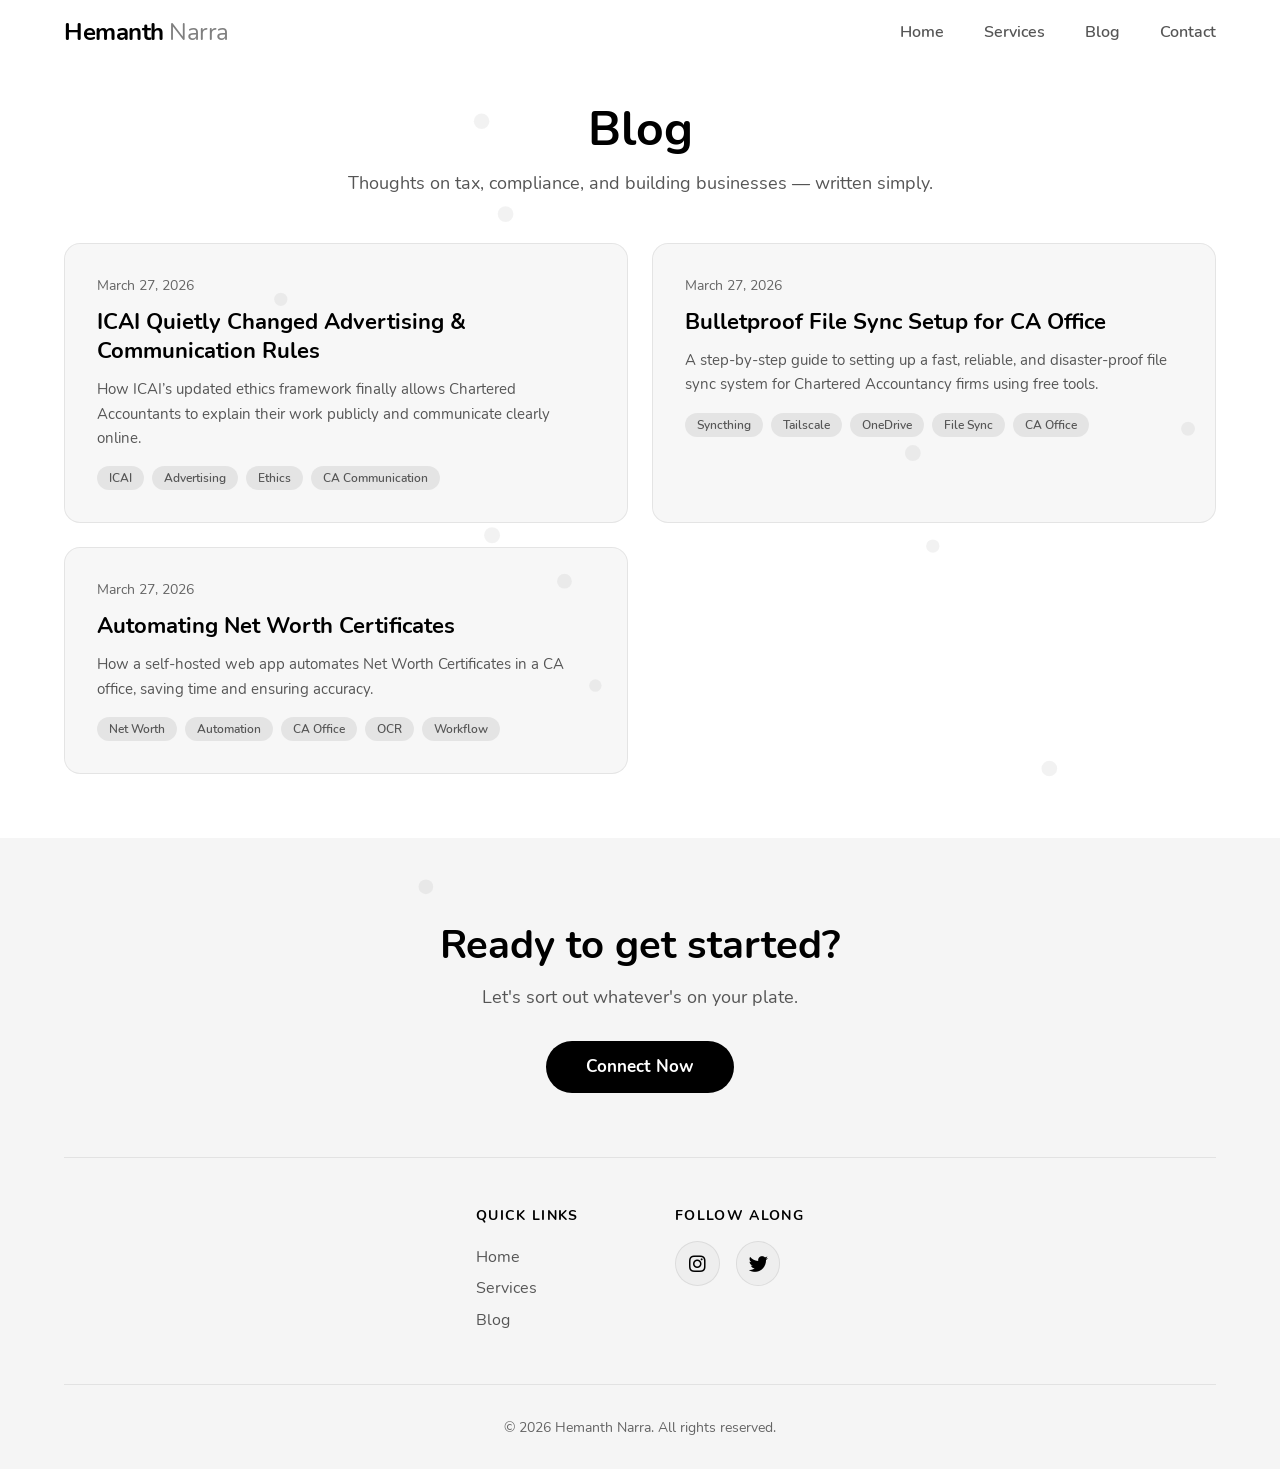
==== commit 0cc46af9: "feat: add blog system with automated markdown build script and docker support" ====
--- a/blog/index.html
+++ b/blog/index.html
@@ -5,39 +5,115 @@
     <meta name="viewport" content="width=device-width, initial-scale=1">
     <title>Blog — Hemanth Narra</title>
     <meta name="description" content="Easy-to-digest articles about tax, compliance, business, and personal finance.">
+    <link rel="canonical" href="https://hemanthnarra.in/blog/">
+    <meta property="og:url" content="https://hemanthnarra.in/blog/">
+    <meta property="og:type" content="website">
+    <meta property="og:title" content="Blog — Hemanth Narra">
+    <meta property="og:description" content="Easy-to-digest articles about tax, compliance, business, and personal finance.">
+    <meta name="twitter:card" content="summary">
+    <meta name="twitter:site" content="@CAHemanthnarra">
+    <meta name="twitter:creator" content="@CAHemanthnarra">
+    <meta name="twitter:title" content="Blog — Hemanth Narra">
+    <meta name="twitter:description" content="Easy-to-digest articles about tax, compliance, business, and personal finance.">
     <link rel="stylesheet" type="text/css" href="../fonts/css/nunito.css">
     <link rel="stylesheet" type="text/css" href="../fonts/css/fontawesome.min.css">
     <link rel="stylesheet" type="text/css" href="../css/style.css">
     <link rel="stylesheet" type="text/css" href="blog.css">
     <link rel="icon" href="../fonts/circle_h_icon_199375.ico" type="image/x-icon">
+    <script>
+        (function() {
+            try {
+                var mode = localStorage.getItem('color-mode');
+                if (mode) document.documentElement.className = mode;
+            } catch (e) {}
+        })();
+    </script>
 </head>
 <body>
-<canvas id="bg"></canvas>
+
+<canvas id="bg" aria-hidden="true"></canvas>
+
 <nav id="navbar" class="navbar scrolled">
     <div class="nav-inner">
         <a href="../index.html" class="nav-logo">Hemanth<span> Narra</span></a>
-        <div class="nav-links">
+        <div id="nav-links" class="nav-links">
             <a href="../index.html">Home</a>
             <a href="../index.html#services">Services</a>
             <a href="index.html">Blog</a>
             <a href="../index.html#contact">Contact</a>
         </div>
-        <button class="nav-menu-btn" aria-label="Toggle menu">
+        <button class="nav-menu-btn" aria-label="Toggle menu" aria-expanded="false" aria-controls="nav-links">
             <i class="fas fa-bars"></i>
         </button>
     </div>
 </nav>
+
 <section class="blog-section">
     <div class="blog-inner">
         <div class="blog-header">
             <h1>Blog</h1>
             <p>Thoughts on tax, compliance, and building businesses — written simply.</p>
         </div>
+
         <div class="posts-grid">
-            <div class="posts-empty">Run <code>python build.py</code> to generate blog posts from markdown.</div>
+            
+        <a href="icai-quietly-changed-advertising.html" class="post-card visible">
+            <div class="post-date">March 27, 2026</div>
+            <div class="post-title">ICAI Quietly Changed Advertising &amp; Communication Rules</div>
+            <div class="post-description">How ICAI’s updated ethics framework finally allows Chartered Accountants to explain their work publicly and communicate clearly online.</div>
+            <div class="post-tags"><span class="post-tag">ICAI</span><span class="post-tag">Advertising</span><span class="post-tag">Ethics</span><span class="post-tag">CA Communication</span></div>
+        </a>
+
+        <a href="bulletproof-file-sync-setup-for-ca-office.html" class="post-card visible">
+            <div class="post-date">March 27, 2026</div>
+            <div class="post-title">Bulletproof File Sync Setup for CA Office</div>
+            <div class="post-description">A step-by-step guide to setting up a fast, reliable, and disaster-proof file sync system for Chartered Accountancy firms using free tools.</div>
+            <div class="post-tags"><span class="post-tag">Syncthing</span><span class="post-tag">Tailscale</span><span class="post-tag">OneDrive</span><span class="post-tag">File Sync</span><span class="post-tag">CA Office</span></div>
+        </a>
+
+        <a href="automating-net-worth-certificates.html" class="post-card visible">
+            <div class="post-date">March 27, 2026</div>
+            <div class="post-title">Automating Net Worth Certificates</div>
+            <div class="post-description">How a self-hosted web app automates Net Worth Certificates in a CA office, saving time and ensuring accuracy.</div>
+            <div class="post-tags"><span class="post-tag">Net Worth</span><span class="post-tag">Automation</span><span class="post-tag">CA Office</span><span class="post-tag">OCR</span><span class="post-tag">Workflow</span></div>
+        </a>
+
         </div>
     </div>
 </section>
+
+<footer id="contact" class="site-footer">
+    <div class="footer-inner">
+        <div class="footer-cta">
+            <h2>Ready to get started?</h2>
+            <p>Let's sort out whatever's on your plate.</p>
+            <a href="https://forms.gle/b6mmNs5mysbTqsaD6" target="_blank" rel="noopener noreferrer" class="footer-btn">Connect Now</a>
+        </div>
+        <div class="footer-links">
+            <div class="footer-col">
+                <h4>Quick Links</h4>
+                <a href="../index.html">Home</a>
+                <a href="../index.html#services">Services</a>
+                <a href="index.html">Blog</a>
+            </div>
+            <div class="footer-col">
+                <h4>Follow Along</h4>
+                <div class="social-links">
+                    <a href="https://www.instagram.com/hemanthnarrax/" target="_blank" rel="noopener noreferrer" aria-label="Instagram">
+                        <i class="fab fa-instagram"></i>
+                    </a>
+                    <a href="https://x.com/CAHemanthnarra" target="_blank" rel="noopener noreferrer" aria-label="X (Twitter)">
+                        <i class="fab fa-twitter"></i>
+                    </a>
+                </div>
+            </div>
+        </div>
+        <div class="footer-bottom">
+            <p>&copy; 2026 Hemanth Narra. All rights reserved.</p>
+        </div>
+    </div>
+</footer>
+
 <script src="blog.js"></script>
 </body>
 </html>
--- a/css/style.css
+++ b/css/style.css
@@ -12,31 +12,30 @@
   font-family: "Nunito", sans-serif;
   background: var(--bgColor);
   --liteColor: white;
-  --liteText: #777;
+  --liteText: #555555;
   --darkColor: black;
   --darkText: #aaa;
   --mintColor: #c7fcee;
-  --mintText: #5f8c80;
+  --mintText: #26594d;
   --purpColor: #cfc7fc;
-  --purpText: #7166af;
+  --purpText: #3e3570;
   --yellColor: #fcfcbf;
-  --yellText: #8c8c5f;
+  --yellText: #4e4e2a;
   --pinkColor: #fca9d6;
-  --pinkText: #7f556c;
+  --pinkText: #432938;
   --blueColor: #ade3ff;
-  --blueText: #46748c;
+  --blueText: #1d4d63;
   /* Redesign tokens */
   --cardBg: rgba(255,255,255,0.06);
   --cardBorder: rgba(0,0,0,0.08);
   --cardHover: rgba(0,0,0,0.03);
   --sectionBg: transparent;
   --footerBg: rgba(0,0,0,0.05);
-  --accentGradient: linear-gradient(135deg, var(--boldColor), var(--textColor));
 }
 @media (prefers-color-scheme: light) {
   body {
     --bgColor: white;
-    --textColor: #777;
+    --textColor: #555555;
     --iconColor: black;
     --boldColor: black;
     --cardBg: rgba(0,0,0,0.03);
@@ -57,9 +56,9 @@
     --footerBg: rgba(255,255,255,0.04);
   }
 }
-body.lite-mode {
+html.lite-mode, body.lite-mode {
   --bgColor: white;
-  --textColor: #777;
+  --textColor: #555555;
   --iconColor: black;
   --boldColor: black;
   --cardBg: rgba(0,0,0,0.03);
@@ -67,7 +66,7 @@
   --cardHover: rgba(0,0,0,0.06);
   --footerBg: rgba(0,0,0,0.04);
 }
-body.dark-mode {
+html.dark-mode, body.dark-mode {
   --bgColor: black;
   --iconColor: white;
   --textColor: #aaa;
@@ -77,50 +76,50 @@
   --cardHover: rgba(255,255,255,0.08);
   --footerBg: rgba(255,255,255,0.04);
 }
-body.mint-mode {
+html.mint-mode, body.mint-mode {
   --bgColor: #c7fcee;
   --iconColor: #486b61;
-  --textColor: #5f8c80;
+  --textColor: #26594d;
   --boldColor: #10352b;
   --cardBg: rgba(16,53,43,0.06);
   --cardBorder: rgba(16,53,43,0.12);
   --cardHover: rgba(16,53,43,0.1);
   --footerBg: rgba(16,53,43,0.06);
 }
-body.purp-mode {
+html.purp-mode, body.purp-mode {
   --bgColor: #cfc7fc;
   --iconColor: #5a518c;
-  --textColor: #7166af;
+  --textColor: #3e3570;
   --boldColor: #312c4c;
   --cardBg: rgba(49,44,76,0.06);
   --cardBorder: rgba(49,44,76,0.12);
   --cardHover: rgba(49,44,76,0.1);
   --footerBg: rgba(49,44,76,0.06);
 }
-body.yell-mode {
+html.yell-mode, body.yell-mode {
   --bgColor: #fcfcbf;
   --iconColor: #54543f;
-  --textColor: #8c8c5f;
+  --textColor: #4e4e2a;
   --boldColor: #353528;
   --cardBg: rgba(53,53,40,0.06);
   --cardBorder: rgba(53,53,40,0.12);
   --cardHover: rgba(53,53,40,0.1);
   --footerBg: rgba(53,53,40,0.06);
 }
-body.pink-mode {
+html.pink-mode, body.pink-mode {
   --bgColor: #fca9d6;
   --iconColor: #54543f;
-  --textColor: #6b5260;
+  --textColor: #432938;
   --boldColor: #513645;
   --cardBg: rgba(81,54,69,0.08);
   --cardBorder: rgba(81,54,69,0.15);
   --cardHover: rgba(81,54,69,0.12);
   --footerBg: rgba(81,54,69,0.06);
 }
-body.blue-mode {
+html.blue-mode, body.blue-mode {
   --bgColor: #ade3ff;
   --iconColor: #394b54;
-  --textColor: #46748c;
+  --textColor: #1d4d63;
   --boldColor: #242f35;
   --cardBg: rgba(36,47,53,0.06);
   --cardBorder: rgba(36,47,53,0.12);
@@ -240,54 +239,6 @@
   margin: 0 0 2rem;
   color: var(--boldColor);
 }
-.main h3 {
-  margin: 1rem 0 0;
-  font-size: 1.7rem;
-  line-height: 1.4;
-  font-weight: normal;
-  color: var(--textColor);
-}
-.main em {
-  color: var(--boldColor);
-  font: inherit;
-}
-.main h3 a {
-  color: var(--boldColor);
-  text-decoration: none;
-  border-bottom: 0.2rem solid transparent;
-  white-space: nowrap;
-  position: relative;
-}
-.main h3 a:before, .main h3 a:after {
-  content: "";
-  bottom: 0.4rem;
-  left: 0;
-  width: 100%;
-  height: 0.1rem;
-  background: var(--boldColor);
-  position: absolute;
-  opacity: 0.04;
-  transition: all 0.2s ease;
-}
-.main h3 a:before {
-  transform: scaleX(0);
-  transform-origin: center left;
-}
-.main h3 a:after {
-  opacity: 0.1;
-}
-.main h3 a:hover:before {
-  transform: scaleX(1);
-  opacity: 0.2;
-}
-.main h3 button {
-  color: inherit;
-  font: inherit;
-  margin: 0;
-  padding: 0;
-  border: 0;
-  background: none;
-}
 
 /* Scroll CTA */
 .scroll-cta {
@@ -314,94 +265,6 @@
 @keyframes float-down {
   0%, 100% { transform: translateY(0); }
   50% { transform: translateY(5px); }
-}
-
-/* Contact methods (kept for backward compat) */
-.main .contact-methods {
-  display: flex;
-  margin-left: -1.5rem;
-  margin-top: 1rem;
-}
-.main .contact-methods a.contact-method {
-  color: inherit;
-  text-decoration: none;
-  position: relative;
-  overflow: visible;
-  width: 4rem;
-  height: 4rem;
-}
-.main .contact-methods a.contact-method i {
-  color: var(--iconColor);
-}
-.main .contact-methods a.contact-method p {
-  position: absolute;
-  top: 90%;
-  left: -100rem;
-  right: -100rem;
-  margin: 0 auto;
-  width: max-content;
-  opacity: 0;
-  transition: all 0.2s ease;
-  color: var(--iconColor);
-  font-size: 0.85rem;
-}
-.main .contact-methods a.contact-method:hover p {
-  opacity: 1;
-}
-.main .contact-methods a.contact-method:last-child p {
-  left: auto;
-  right: 1.5rem;
-  margin: 0;
-}
-.main .contact-methods a.contact-method:first-child p {
-  left: 1.5rem;
-  right: auto;
-  margin: 0;
-}
-.main .contact-methods i {
-  width: 4rem;
-  height: 4rem;
-  line-height: 4rem;
-  text-align: center;
-  position: relative;
-}
-.main .contact-methods i:before {
-  position: relative;
-  z-index: 10;
-}
-.main .contact-methods i:after {
-  position: absolute;
-  top: 0;
-  left: 0;
-  right: 0;
-  bottom: 0;
-  margin: auto;
-  width: 60%;
-  height: 60%;
-  border-radius: 50%;
-  opacity: 0;
-  transform: scale(0.7);
-  content: "";
-  transition: all 0.2s ease;
-  background: #333;
-}
-.main .contact-methods i.email {
-  position: relative;
-  width: 4rem;
-  height: 4rem;
-  display: block;
-}
-.main .contact-methods i.email:before {
-  content: "@";
-  font-style: normal;
-  font-weight: bold;
-  top: 50%;
-  left: 50%;
-  transform: translate(-50%, -50%);
-  width: 100%;
-  height: 100%;
-  position: absolute;
-  text-align: center;
 }
 
 /* Color change button & dialog */
@@ -763,7 +626,7 @@
 .footer-bottom p {
   color: var(--textColor);
   font-size: 0.9rem;
-  opacity: 0.7;
+  opacity: 0.9;
   margin: 0;
 }
 
@@ -885,6 +748,30 @@
     align-items: center;
     text-align: center;
   }
+
+  /* Move theme toggle button to floating bottom-right FAB on mobile to prevent navbar collision */
+  button.change-color-button {
+    top: auto;
+    bottom: 1.5rem;
+    right: 1.5rem;
+    box-shadow: 0 4px 16px rgba(0, 0, 0, 0.25);
+  }
+}
+
+.card-header:focus-visible {
+  outline: 2px solid var(--boldColor);
+  outline-offset: -2px;
+  border-radius: 0.8rem;
+}
+
+.toast-feedback {
+  text-align: center;
+  font-size: 0.95rem;
+  color: var(--boldColor);
+  margin-top: 0.75rem;
+  min-height: 1.2rem;
+  font-weight: 600;
+  transition: opacity 0.2s ease;
 }
 
 @media (max-width: 30rem) {
@@ -894,13 +781,6 @@
   .main > .text-container h1 {
     font-size: 3rem;
   }
-  .main > .text-container h3 {
-    font-size: 1.5rem;
-  }
-  .main .contact-methods {
-    justify-content: center;
-    margin-top: 2rem;
-  }
 }
 
 @media (prefers-reduced-motion) {
@@ -912,5 +792,3 @@
     transform: none;
   }
 }
-
-/*# sourceMappingURL=style.css.map */
--- a/blog/blog.css
+++ b/blog/blog.css
@@ -60,7 +60,7 @@
 .post-card .post-date {
   font-size: 0.85rem;
   color: var(--textColor);
-  opacity: 0.7;
+  opacity: 0.9;
   margin: 0 0 0.75rem;
 }
 .post-card .post-title {
@@ -120,7 +120,7 @@
 .article-meta .post-date {
   font-size: 0.9rem;
   color: var(--textColor);
-  opacity: 0.7;
+  opacity: 0.9;
   margin: 0 0 0.75rem;
 }
 .article-meta .post-tags {
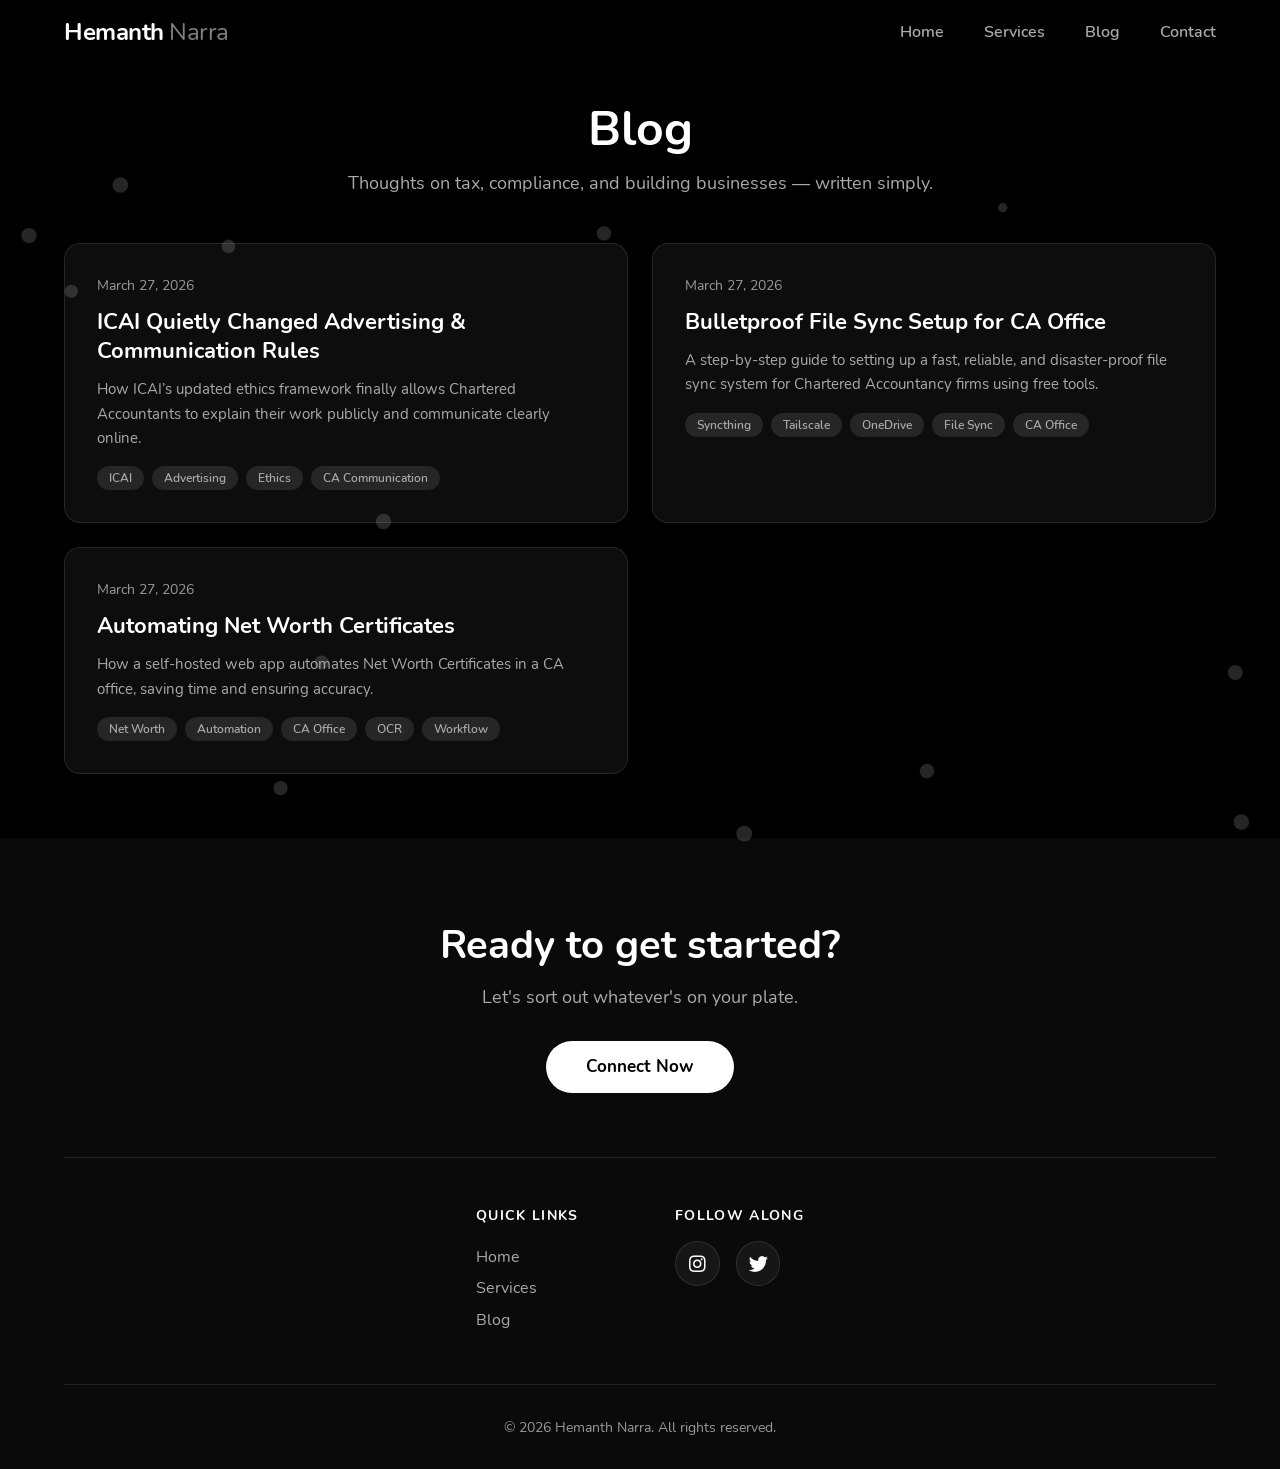
==== commit c2ecaf7f: "feat: add interactive frontend scripts, blog posts, and site styling improvements" ====
--- a/blog/index.html
+++ b/blog/index.html
@@ -20,14 +20,6 @@
     <link rel="stylesheet" type="text/css" href="../css/style.css">
     <link rel="stylesheet" type="text/css" href="blog.css">
     <link rel="icon" href="../fonts/circle_h_icon_199375.ico" type="image/x-icon">
-    <script>
-        (function() {
-            try {
-                var mode = localStorage.getItem('color-mode');
-                if (mode) document.documentElement.className = mode;
-            } catch (e) {}
-        })();
-    </script>
 </head>
 <body>
 
--- a/css/style.css
+++ b/css/style.css
@@ -5,126 +5,24 @@
 html {
   overflow-x: hidden;
   scroll-behavior: smooth;
+  color-scheme: dark;
 }
 
 body {
   margin: 0;
   font-family: "Nunito", sans-serif;
   background: var(--bgColor);
-  --liteColor: white;
-  --liteText: #555555;
-  --darkColor: black;
-  --darkText: #aaa;
-  --mintColor: #c7fcee;
-  --mintText: #26594d;
-  --purpColor: #cfc7fc;
-  --purpText: #3e3570;
-  --yellColor: #fcfcbf;
-  --yellText: #4e4e2a;
-  --pinkColor: #fca9d6;
-  --pinkText: #432938;
-  --blueColor: #ade3ff;
-  --blueText: #1d4d63;
+  color: var(--textColor);
+  --bgColor: #000000;
+  --textColor: #aaa;
+  --iconColor: #ffffff;
+  --boldColor: #ffffff;
   /* Redesign tokens */
-  --cardBg: rgba(255,255,255,0.06);
-  --cardBorder: rgba(0,0,0,0.08);
-  --cardHover: rgba(0,0,0,0.03);
+  --cardBg: rgba(255, 255, 255, 0.05);
+  --cardBorder: rgba(255, 255, 255, 0.1);
+  --cardHover: rgba(255, 255, 255, 0.08);
   --sectionBg: transparent;
-  --footerBg: rgba(0,0,0,0.05);
-}
-@media (prefers-color-scheme: light) {
-  body {
-    --bgColor: white;
-    --textColor: #555555;
-    --iconColor: black;
-    --boldColor: black;
-    --cardBg: rgba(0,0,0,0.03);
-    --cardBorder: rgba(0,0,0,0.08);
-    --cardHover: rgba(0,0,0,0.06);
-    --footerBg: rgba(0,0,0,0.04);
-  }
-}
-@media (prefers-color-scheme: dark) {
-  body {
-    --bgColor: black;
-    --iconColor: white;
-    --textColor: #aaa;
-    --boldColor: white;
-    --cardBg: rgba(255,255,255,0.05);
-    --cardBorder: rgba(255,255,255,0.1);
-    --cardHover: rgba(255,255,255,0.08);
-    --footerBg: rgba(255,255,255,0.04);
-  }
-}
-html.lite-mode, body.lite-mode {
-  --bgColor: white;
-  --textColor: #555555;
-  --iconColor: black;
-  --boldColor: black;
-  --cardBg: rgba(0,0,0,0.03);
-  --cardBorder: rgba(0,0,0,0.08);
-  --cardHover: rgba(0,0,0,0.06);
-  --footerBg: rgba(0,0,0,0.04);
-}
-html.dark-mode, body.dark-mode {
-  --bgColor: black;
-  --iconColor: white;
-  --textColor: #aaa;
-  --boldColor: white;
-  --cardBg: rgba(255,255,255,0.05);
-  --cardBorder: rgba(255,255,255,0.1);
-  --cardHover: rgba(255,255,255,0.08);
-  --footerBg: rgba(255,255,255,0.04);
-}
-html.mint-mode, body.mint-mode {
-  --bgColor: #c7fcee;
-  --iconColor: #486b61;
-  --textColor: #26594d;
-  --boldColor: #10352b;
-  --cardBg: rgba(16,53,43,0.06);
-  --cardBorder: rgba(16,53,43,0.12);
-  --cardHover: rgba(16,53,43,0.1);
-  --footerBg: rgba(16,53,43,0.06);
-}
-html.purp-mode, body.purp-mode {
-  --bgColor: #cfc7fc;
-  --iconColor: #5a518c;
-  --textColor: #3e3570;
-  --boldColor: #312c4c;
-  --cardBg: rgba(49,44,76,0.06);
-  --cardBorder: rgba(49,44,76,0.12);
-  --cardHover: rgba(49,44,76,0.1);
-  --footerBg: rgba(49,44,76,0.06);
-}
-html.yell-mode, body.yell-mode {
-  --bgColor: #fcfcbf;
-  --iconColor: #54543f;
-  --textColor: #4e4e2a;
-  --boldColor: #353528;
-  --cardBg: rgba(53,53,40,0.06);
-  --cardBorder: rgba(53,53,40,0.12);
-  --cardHover: rgba(53,53,40,0.1);
-  --footerBg: rgba(53,53,40,0.06);
-}
-html.pink-mode, body.pink-mode {
-  --bgColor: #fca9d6;
-  --iconColor: #54543f;
-  --textColor: #432938;
-  --boldColor: #513645;
-  --cardBg: rgba(81,54,69,0.08);
-  --cardBorder: rgba(81,54,69,0.15);
-  --cardHover: rgba(81,54,69,0.12);
-  --footerBg: rgba(81,54,69,0.06);
-}
-html.blue-mode, body.blue-mode {
-  --bgColor: #ade3ff;
-  --iconColor: #394b54;
-  --textColor: #1d4d63;
-  --boldColor: #242f35;
-  --cardBg: rgba(36,47,53,0.06);
-  --cardBorder: rgba(36,47,53,0.12);
-  --cardHover: rgba(36,47,53,0.1);
-  --footerBg: rgba(36,47,53,0.06);
+  --footerBg: rgba(255, 255, 255, 0.04);
 }
 
 /* ============================================
@@ -267,113 +165,7 @@
   50% { transform: translateY(5px); }
 }
 
-/* Color change button & dialog */
-button.change-color-button {
-  position: fixed;
-  top: 0;
-  right: 0;
-  margin: 1rem;
-  font: inherit;
-  color: inherit;
-  border: none;
-  border-radius: 100rem;
-  height: 3rem;
-  width: 3rem;
-  text-align: center;
-  line-height: 3rem;
-  padding: 0;
-  background: var(--textColor);
-  color: var(--bgColor);
-  cursor: pointer;
-  z-index: 2000;
-}
-button.change-color-button:hover {
-  background: var(--boldColor);
-}
-dialog.change-color-dialog {
-  position: fixed;
-  top: 0;
-  left: 0;
-  right: 0;
-  margin: auto;
-  color: var(--bgColor);
-  background: var(--textColor);
-  padding: 2rem;
-  border: 0;
-  border-radius: 0 0 0.25rem 0.25rem;
-  width: 100%;
-  max-height: calc(100vh - 2rem);
-  overflow: scroll;
-  box-shadow: 0 0 0.25rem rgba(0, 0, 0, 0.3), 0 0.15rem 1rem rgba(0, 0, 0, 0.1);
-  font-size: 1.33rem;
-  opacity: 0;
-  transform: translateY(-10%);
-  pointer-events: none;
-  transition: all 0.2s ease;
-  display: block;
-  z-index: 3000;
-}
-dialog.change-color-dialog[open] {
-  opacity: 1;
-  transform: translateY(0%);
-  pointer-events: all;
-}
-dialog.change-color-dialog h4 {
-  margin: 0 0 1rem;
-  text-align: center;
-  font-size: 1.9rem;
-  font-weight: 400;
-}
-dialog.change-color-dialog form {
-  display: flex;
-  flex-wrap: wrap;
-  justify-content: center;
-}
-dialog.change-color-dialog form input[type=button], dialog.change-color-dialog form input[type=submit] {
-  font: inherit;
-  color: inherit;
-  padding: 0.5rem 1rem;
-  border: 0;
-  margin: 1rem 0.5rem 0;
-  color: var(--textColor);
-  background: var(--bgColor);
-  border-radius: 0.25rem;
-  cursor: pointer;
-}
-dialog.change-color-dialog form input[type=button]:hover, dialog.change-color-dialog form input[type=submit]:hover {
-  color: var(--boldColor);
-}
-dialog.change-color-dialog .radio-buttons {
-  display: flex;
-  flex-wrap: wrap;
-  justify-content: center;
-  width: 100%;
-}
-dialog.change-color-dialog .radio-buttons > div {
-  margin: 0.5rem 0;
-}
-dialog.change-color-dialog .radio-buttons > div input {
-  display: none;
-}
-dialog.change-color-dialog .radio-buttons > div label div {
-  display: inline-block;
-  height: 2rem;
-  width: 2rem;
-  border-radius: 50%;
-  margin: 0 0.25rem 0 0.75rem;
-  line-height: 2rem;
-  text-align: center;
-  border: 0.5rem solid var(--textColor);
-  background-clip: padding-box;
-}
-dialog.change-color-dialog .radio-buttons > div input:checked + label div {
-  border: 0;
-}
-dialog.change-color-dialog[open] ~ button.change-color-button {
-  transition: all 0.2s ease;
-  opacity: 0;
-  pointer-events: none;
-}
+
 
 /* ============================================
    SERVICES SECTION
@@ -630,36 +422,7 @@
   margin: 0;
 }
 
-/* ============================================
-   CLAPPER (existing)
-   ============================================ */
-
-.clapper {
-  position: fixed;
-  bottom: 0;
-  left: 0;
-  width: 100%;
-  height: 10rem;
-  line-height: 10rem;
-  text-align: center;
-  z-index: 100000;
-  font-size: 5rem;
-  pointer-events: none;
-  transition: none;
-  opacity: 0;
-  color: var(--boldColor);
-}
-
-.clapper.clapping {
-  animation: clap 1s ease-in-out;
-}
-
-@keyframes clap {
-  0% { opacity: 1; }
-  49% { opacity: 0; }
-  51% { opacity: 1; }
-  100% { opacity: 0; }
-}
+
 
 /* ============================================
    RESPONSIVE
@@ -748,14 +511,6 @@
     align-items: center;
     text-align: center;
   }
-
-  /* Move theme toggle button to floating bottom-right FAB on mobile to prevent navbar collision */
-  button.change-color-button {
-    top: auto;
-    bottom: 1.5rem;
-    right: 1.5rem;
-    box-shadow: 0 4px 16px rgba(0, 0, 0, 0.25);
-  }
 }
 
 .card-header:focus-visible {
@@ -764,20 +519,7 @@
   border-radius: 0.8rem;
 }
 
-.toast-feedback {
-  text-align: center;
-  font-size: 0.95rem;
-  color: var(--boldColor);
-  margin-top: 0.75rem;
-  min-height: 1.2rem;
-  font-weight: 600;
-  transition: opacity 0.2s ease;
-}
-
 @media (max-width: 30rem) {
-  dialog.change-color-dialog br {
-    display: none;
-  }
   .main > .text-container h1 {
     font-size: 3rem;
   }
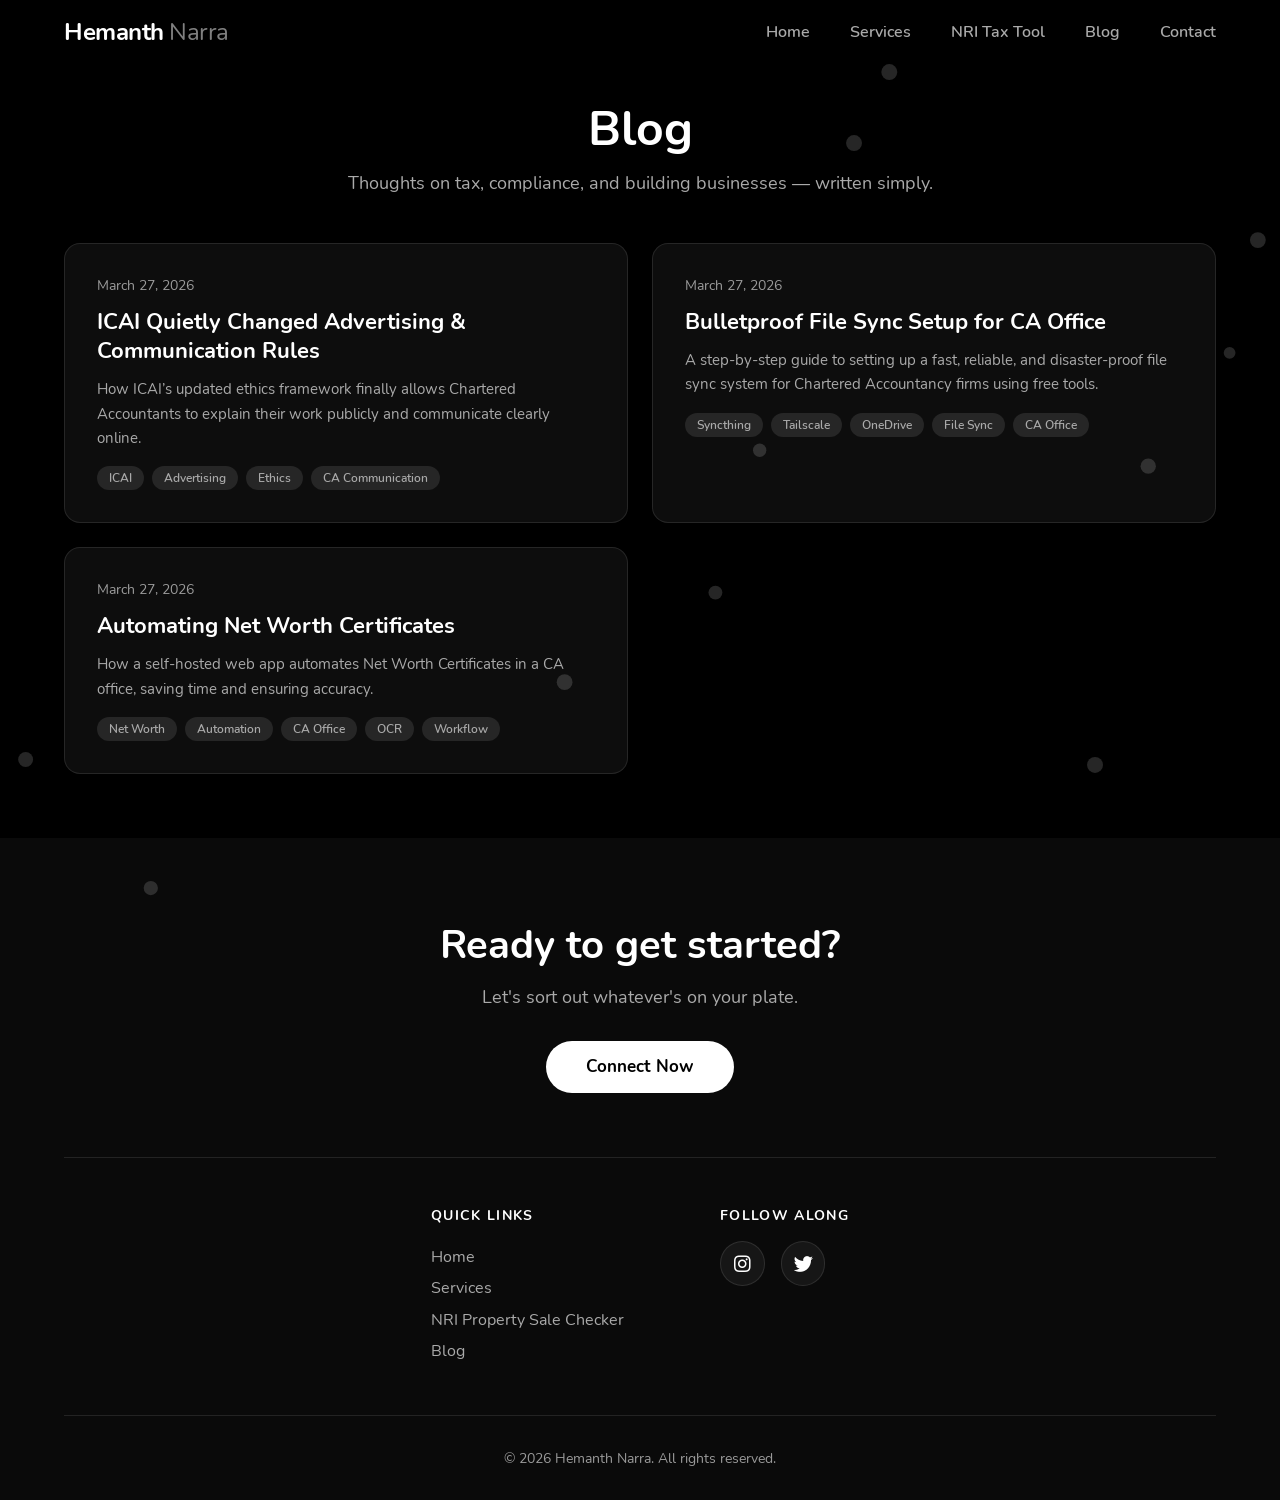
==== commit 733b0c6a: "feat: add NRI property sale tax calculator and new blog articles" ====
--- a/blog/index.html
+++ b/blog/index.html
@@ -31,6 +31,7 @@
         <div id="nav-links" class="nav-links">
             <a href="../index.html">Home</a>
             <a href="../index.html#services">Services</a>
+            <a href="../nri-property-sale-checker/">NRI Tax Tool</a>
             <a href="index.html">Blog</a>
             <a href="../index.html#contact">Contact</a>
         </div>
@@ -86,6 +87,7 @@
                 <h4>Quick Links</h4>
                 <a href="../index.html">Home</a>
                 <a href="../index.html#services">Services</a>
+                <a href="../nri-property-sale-checker/">NRI Property Sale Checker</a>
                 <a href="index.html">Blog</a>
             </div>
             <div class="footer-col">
--- a/css/style.css
+++ b/css/style.css
@@ -128,14 +128,107 @@
 }
 .main .text-container {
   text-align: left;
-  max-width: 50rem;
+  max-width: 58rem;
   margin: auto auto auto 13vw;
-}
-.main h1 {
-  font-size: 4rem;
-  font-weight: 600;
-  margin: 0 0 2rem;
-  color: var(--boldColor);
+  position: relative;
+}
+
+.text-container::before {
+  content: "";
+  position: absolute;
+  top: 15%;
+  left: -12%;
+  width: 480px;
+  height: 340px;
+  background: radial-gradient(circle, rgba(255, 255, 255, 0.05) 0%, rgba(255, 255, 255, 0) 70%);
+  pointer-events: none;
+  z-index: -1;
+  filter: blur(50px);
+  opacity: 0.8;
+  animation: pulse-glow 8s ease-in-out infinite alternate;
+}
+
+@keyframes pulse-glow {
+  0% { transform: scale(0.95); opacity: 0.5; }
+  100% { transform: scale(1.15); opacity: 0.9; }
+}
+
+.hero-title {
+  margin: 0 0 1.5rem;
+  line-height: 1.15;
+  color: var(--boldColor);
+}
+
+.hero-line {
+  display: block;
+  overflow: hidden;
+  padding-bottom: 0.15em;
+}
+
+.hero-greeting {
+  display: inline-block;
+  font-size: clamp(1.4rem, 2.5vw, 2.2rem);
+  font-weight: 400;
+  color: #888888;
+  letter-spacing: -0.01em;
+  transform: translateY(120%);
+  opacity: 0;
+  filter: blur(4px);
+  animation: slide-up-reveal 0.9s cubic-bezier(0.16, 1, 0.3, 1) 0.15s forwards;
+}
+
+.hero-name {
+  display: inline-block;
+  font-size: clamp(2.6rem, 5.5vw, 4.8rem);
+  font-weight: 800;
+  letter-spacing: -0.03em;
+  color: #ffffff;
+  transform: translateY(120%);
+  opacity: 0;
+  filter: blur(6px);
+  animation: slide-up-reveal 1s cubic-bezier(0.16, 1, 0.3, 1) 0.35s forwards,
+             text-shimmer 6s ease-in-out infinite 1.8s;
+  background: linear-gradient(
+    110deg,
+    #ffffff 0%,
+    #ffffff 38%,
+    #f0f4f8 46%,
+    #ffffff 50%,
+    #94a3b8 54%,
+    #ffffff 62%,
+    #ffffff 100%
+  );
+  background-size: 250% 100%;
+  -webkit-background-clip: text;
+  -webkit-text-fill-color: transparent;
+  cursor: default;
+  transition: filter 0.3s ease;
+}
+
+.hero-name:hover {
+  filter: drop-shadow(0 0 25px rgba(255, 255, 255, 0.25));
+}
+
+@keyframes slide-up-reveal {
+  0% {
+    transform: translateY(120%) skewY(1.5deg);
+    opacity: 0;
+    filter: blur(6px);
+  }
+  100% {
+    transform: translateY(0) skewY(0);
+    opacity: 1;
+    filter: blur(0);
+  }
+}
+
+@keyframes text-shimmer {
+  0%, 25% {
+    background-position: 100% 0;
+  }
+  50%, 100% {
+    background-position: -100% 0;
+  }
 }
 
 /* Scroll CTA */
@@ -143,21 +236,31 @@
   display: inline-flex;
   align-items: center;
   gap: 0.6rem;
-  margin-top: 2.5rem;
+  margin-top: 1.5rem;
   color: var(--textColor);
   text-decoration: none;
   font-size: 1.1rem;
   font-weight: 600;
-  opacity: 0.7;
-  transition: opacity 0.3s ease, color 0.3s ease;
+  opacity: 0;
+  transform: translateY(15px);
+  animation: cta-fade-in 0.8s cubic-bezier(0.16, 1, 0.3, 1) 0.85s forwards;
+  transition: opacity 0.3s ease, color 0.3s ease, transform 0.3s ease;
 }
 .scroll-cta:hover {
   opacity: 1;
   color: var(--boldColor);
+  transform: translateY(-2px);
 }
 .scroll-cta i {
   font-size: 0.85rem;
   animation: float-down 2s ease-in-out infinite;
+}
+
+@keyframes cta-fade-in {
+  to {
+    opacity: 0.7;
+    transform: translateY(0);
+  }
 }
 
 @keyframes float-down {
@@ -520,8 +623,11 @@
 }
 
 @media (max-width: 30rem) {
-  .main > .text-container h1 {
-    font-size: 3rem;
+  .hero-name {
+    font-size: clamp(2rem, 9vw, 2.75rem);
+  }
+  .hero-greeting {
+    font-size: 1.25rem;
   }
 }
 
@@ -533,4 +639,17 @@
     opacity: 1;
     transform: none;
   }
-}
+  .hero-greeting,
+  .hero-name,
+  .scroll-cta {
+    animation: none !important;
+    opacity: 1 !important;
+    transform: none !important;
+    filter: none !important;
+  }
+  .hero-name {
+    background: none !important;
+    -webkit-text-fill-color: initial !important;
+    color: var(--boldColor) !important;
+  }
+}
